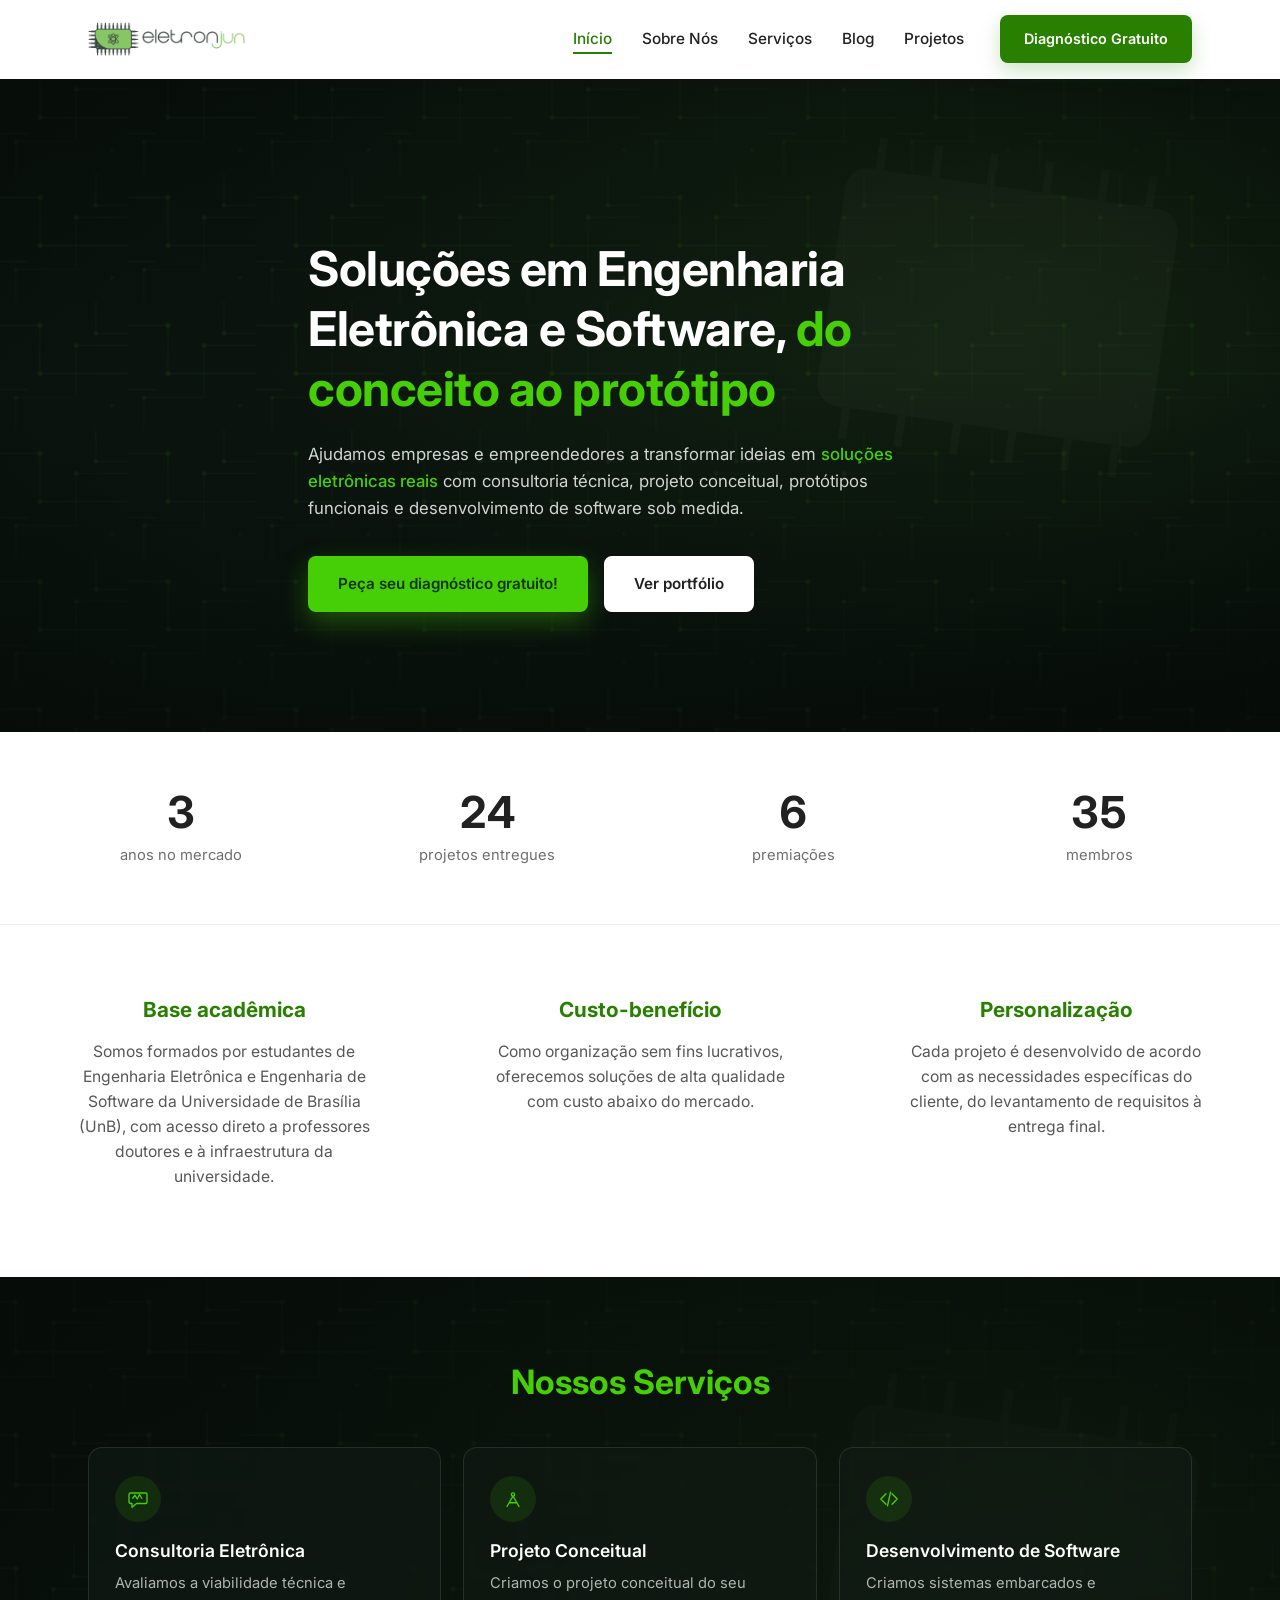
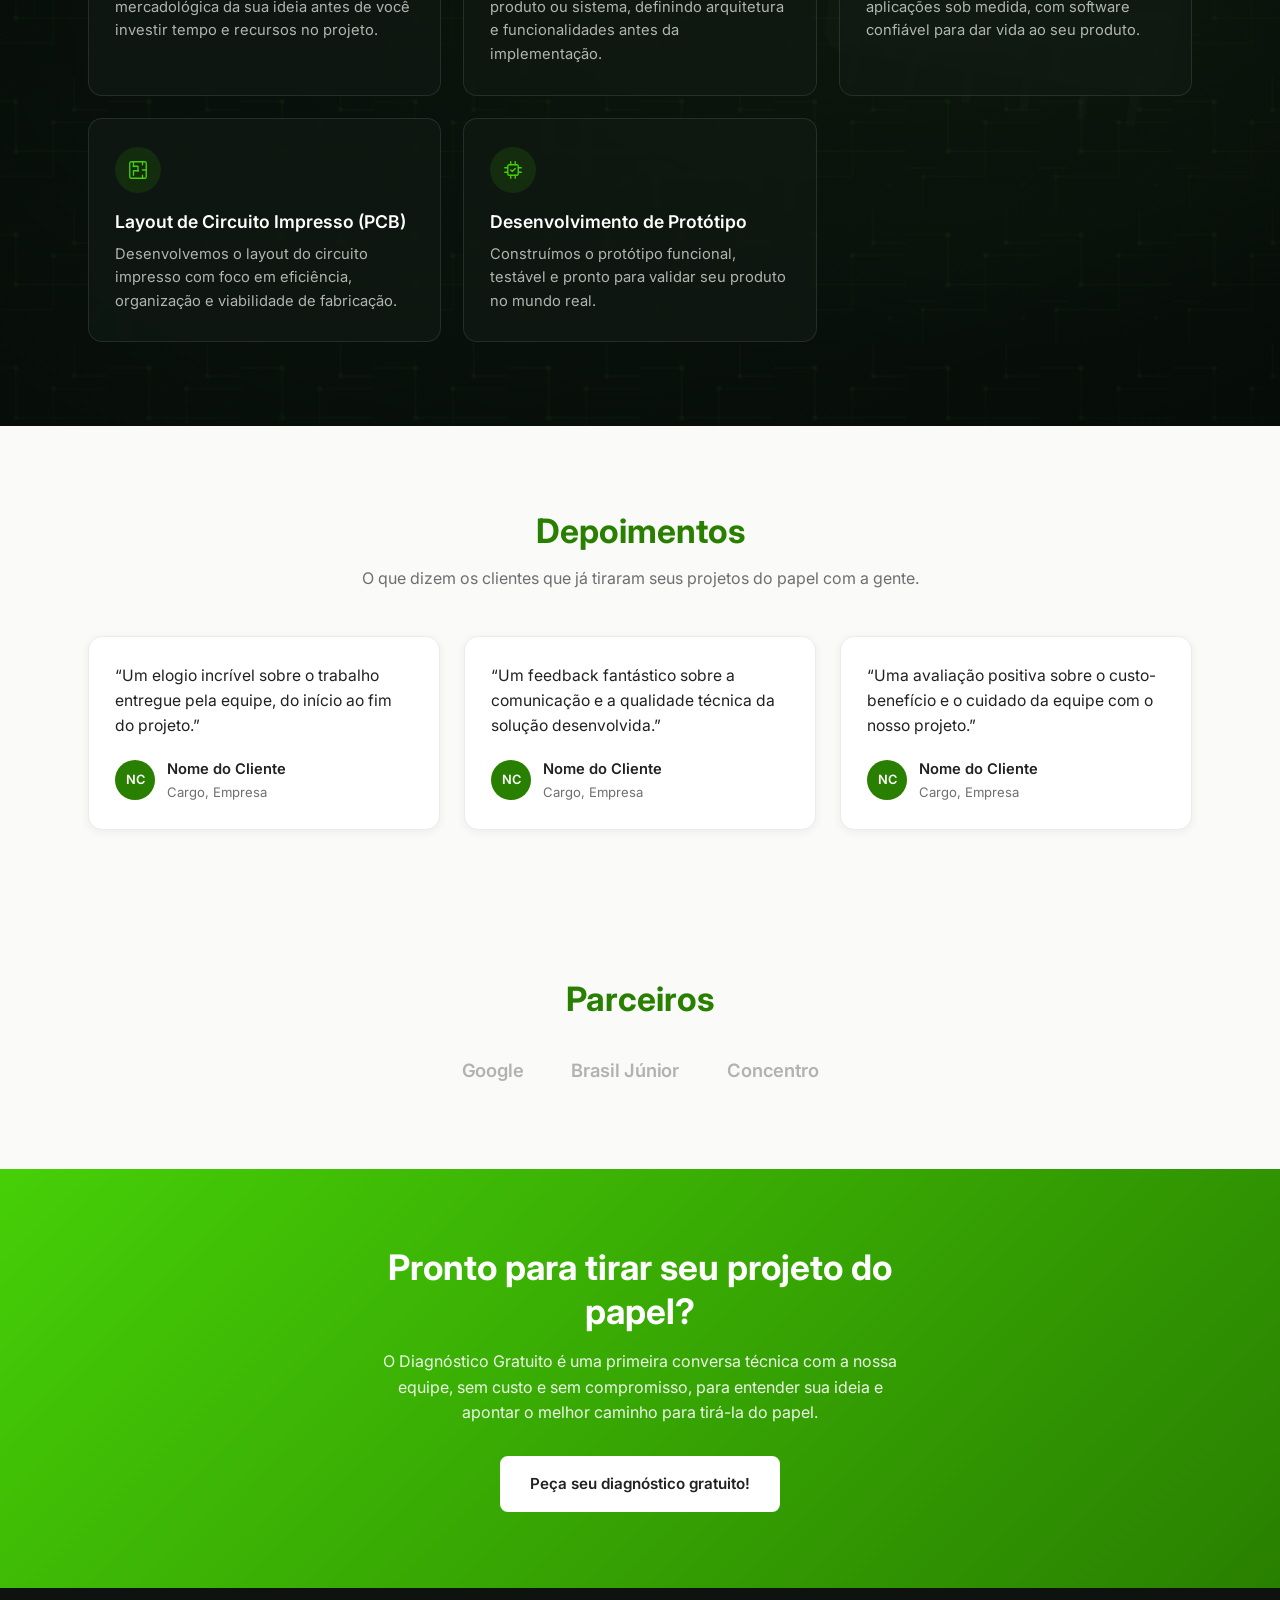
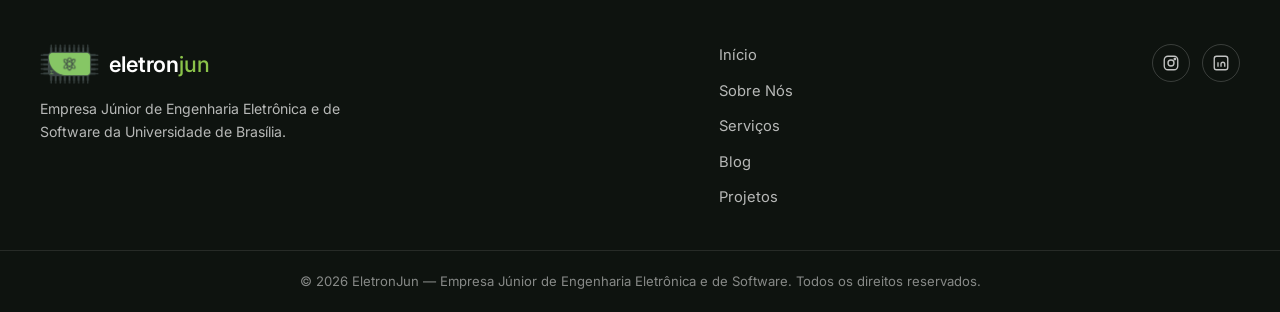
==== eletronjun-homepage/index.html @ 0e952b53 "adiciona pagina inicial do figma ainda precisa atualizar as fotos de fundo, porque nao as achei e ta" ====
<!DOCTYPE html>
<html lang="pt-BR">
<head>
<meta charset="UTF-8">
<meta name="viewport" content="width=device-width, initial-scale=1.0">
<title>EletronJun — Soluções em Engenharia Eletrônica e Software</title>
<meta name="description" content="Consultoria técnica, projeto conceitual, protótipos funcionais e desenvolvimento de software sob medida. Empresa júnior de Engenharia Eletrônica e Engenharia de Software da UnB.">
<link rel="icon" type="image/png" href="assets/favicon.png">

<link rel="preconnect" href="https://fonts.googleapis.com">
<link rel="preconnect" href="https://fonts.gstatic.com" crossorigin>
<link href="https://fonts.googleapis.com/css2?family=Inter:ital,wght@0,400;0,500;0,600;0,700;0,800;1,400&display=swap" rel="stylesheet">

<link rel="stylesheet" href="css/styles.css">
</head>
<body>

<a class="skip-link" href="#main">Pular para o conteúdo</a>

<header class="site-header" id="header">
  <div class="container header-inner">

    <a href="#top" class="logo" aria-label="EletronJun — página inicial">
      <img class="logo-img" src="assets/logo-full.png" alt="EletronJun" width="1400" height="304">
    </a>

    <button class="nav-toggle" id="navToggle" type="button" aria-expanded="false" aria-controls="primaryNav" aria-label="Abrir menu de navegação">
      <span></span><span></span><span></span>
    </button>

    <nav class="nav" id="primaryNav">
      <ul class="nav-list">
        <li><a href="#top" class="nav-link active">Início</a></li>
        <li><a href="#sobre" class="nav-link">Sobre Nós</a></li>
        <li><a href="#servicos" class="nav-link">Serviços</a></li>
        <li><a href="#" class="nav-link">Blog</a></li>
        <li><a href="#" class="nav-link">Projetos</a></li>
      </ul>
      <a href="#" class="btn btn-primary btn-sm nav-cta">Diagnóstico Gratuito</a>
    </nav>
  </div>
</header>

<main id="main">

  <section class="hero" id="top">
    <div class="container hero-inner">
      <h1 class="hero-title">
        Soluções em Engenharia Eletrônica e Software,
        <span class="text-accent">do conceito ao protótipo</span>
      </h1>
      <p class="hero-text">
        Ajudamos empresas e empreendedores a transformar ideias em
        <span class="hero-highlight">soluções eletrônicas reais</span>
        com consultoria técnica, projeto conceitual, protótipos funcionais e desenvolvimento de software sob medida.
      </p>
      <div class="hero-actions">
        <a href="#" class="btn btn-accent">Peça seu diagnóstico gratuito!</a>
        <a href="#" class="btn btn-white">Ver portfólio</a>
      </div>
    </div>
  </section>

  <section class="stats" id="stats" aria-label="Números da EletronJun">
    <div class="container stats-grid">
      <div class="stat">
        <span class="stat-number" data-target="3">0</span>
        <span class="stat-label">anos no mercado</span>
      </div>
      <div class="stat">
        <span class="stat-number" data-target="24">0</span>
        <span class="stat-label">projetos entregues</span>
      </div>
      <div class="stat">
        <span class="stat-number" data-target="6">0</span>
        <span class="stat-label">premiações</span>
      </div>
      <div class="stat">
        <span class="stat-number" data-target="35">0</span>
        <span class="stat-label">membros</span>
      </div>
    </div>
  </section>

  <section class="features" id="sobre">
    <div class="container features-grid">
      <article class="feature">
        <h3>Base acadêmica</h3>
        <p>Somos formados por estudantes de Engenharia Eletrônica e Engenharia de Software da Universidade de Brasília (UnB), com acesso direto a professores doutores e à infraestrutura da universidade.</p>
      </article>
      <article class="feature">
        <h3>Custo-benefício</h3>
        <p>Como organização sem fins lucrativos, oferecemos soluções de alta qualidade com custo abaixo do mercado.</p>
      </article>
      <article class="feature">
        <h3>Personalização</h3>
        <p>Cada projeto é desenvolvido de acordo com as necessidades específicas do cliente, do levantamento de requisitos à entrega final.</p>
      </article>
    </div>
  </section>

  <section class="services" id="servicos">
    <div class="container">
      <h2 class="section-title text-on-dark">Nossos Serviços</h2>
      <div class="services-grid">

        <article class="service-card">
          <span class="service-icon" aria-hidden="true">
            <svg viewBox="0 0 32 32" fill="none" stroke="currentColor" stroke-width="1.8" stroke-linecap="round" stroke-linejoin="round">
              <path d="M6 8h20a2 2 0 0 1 2 2v10a2 2 0 0 1-2 2H14l-6 5v-5H6a2 2 0 0 1-2-2V10a2 2 0 0 1 2-2Z"/>
              <path d="M9 15l3-4 3 5 3-6 3 5"/>
            </svg>
          </span>
          <h3>Consultoria Eletrônica</h3>
          <p>Avaliamos a viabilidade técnica e mercadológica da sua ideia antes de você investir tempo e recursos no projeto.</p>
        </article>

        <article class="service-card">
          <span class="service-icon" aria-hidden="true">
            <svg viewBox="0 0 32 32" fill="none" stroke="currentColor" stroke-width="1.8" stroke-linecap="round" stroke-linejoin="round">
              <circle cx="16" cy="10" r="2.2"/>
              <path d="M16 12 8 26M16 12l8 14M11 21h10"/>
            </svg>
          </span>
          <h3>Projeto Conceitual</h3>
          <p>Criamos o projeto conceitual do seu produto ou sistema, definindo arquitetura e funcionalidades antes da implementação.</p>
        </article>

        <article class="service-card">
          <span class="service-icon" aria-hidden="true">
            <svg viewBox="0 0 32 32" fill="none" stroke="currentColor" stroke-width="1.8" stroke-linecap="round" stroke-linejoin="round">
              <path d="M12 9 5 16l7 7M20 9l7 7-7 7M18 7l-4 18"/>
            </svg>
          </span>
          <h3>Desenvolvimento de Software</h3>
          <p>Criamos sistemas embarcados e aplicações sob medida, com software confiável para dar vida ao seu produto.</p>
        </article>

        <article class="service-card">
          <span class="service-icon" aria-hidden="true">
            <svg viewBox="0 0 32 32" fill="none" stroke="currentColor" stroke-width="1.8" stroke-linecap="round" stroke-linejoin="round">
              <rect x="5" y="5" width="22" height="22" rx="2"/>
              <path d="M10 5v6h6v6h-6v6M22 5v4M22 27v-4M22 16h5"/>
              <circle cx="10" cy="11" r="1.3" fill="currentColor" stroke="none"/>
              <circle cx="16" cy="17" r="1.3" fill="currentColor" stroke="none"/>
            </svg>
          </span>
          <h3>Layout de Circuito Impresso (PCB)</h3>
          <p>Desenvolvemos o layout do circuito impresso com foco em eficiência, organização e viabilidade de fabricação.</p>
        </article>

        <article class="service-card">
          <span class="service-icon" aria-hidden="true">
            <svg viewBox="0 0 32 32" fill="none" stroke="currentColor" stroke-width="1.8" stroke-linecap="round" stroke-linejoin="round">
              <rect x="9" y="9" width="14" height="14" rx="2"/>
              <path d="M13 9V5M19 9V5M13 27v-4M19 27v-4M9 13H5M9 19H5M27 13h-4M27 19h-4"/>
              <path d="M13 16l2 2 4-4"/>
            </svg>
          </span>
          <h3>Desenvolvimento de Protótipo</h3>
          <p>Construímos o protótipo funcional, testável e pronto para validar seu produto no mundo real.</p>
        </article>

      </div>
    </div>
  </section>

  <section class="testimonials" id="depoimentos">
    <div class="container">
      <h2 class="section-title">Depoimentos</h2>
      <p class="section-subtitle">O que dizem os clientes que já tiraram seus projetos do papel com a gente.</p>
      <div class="testimonials-grid">

        <figure class="testimonial-card">
          <blockquote>“Um elogio incrível sobre o trabalho entregue pela equipe, do início ao fim do projeto.”</blockquote>
          <figcaption>
            <span class="avatar" aria-hidden="true">NC</span>
            <span>
              <span class="testimonial-name">Nome do Cliente</span>
              <span class="testimonial-role">Cargo, Empresa</span>
            </span>
          </figcaption>
        </figure>

        <figure class="testimonial-card">
          <blockquote>“Um feedback fantástico sobre a comunicação e a qualidade técnica da solução desenvolvida.”</blockquote>
          <figcaption>
            <span class="avatar" aria-hidden="true">NC</span>
            <span>
              <span class="testimonial-name">Nome do Cliente</span>
              <span class="testimonial-role">Cargo, Empresa</span>
            </span>
          </figcaption>
        </figure>

        <figure class="testimonial-card">
          <blockquote>“Uma avaliação positiva sobre o custo-benefício e o cuidado da equipe com o nosso projeto.”</blockquote>
          <figcaption>
            <span class="avatar" aria-hidden="true">NC</span>
            <span>
              <span class="testimonial-name">Nome do Cliente</span>
              <span class="testimonial-role">Cargo, Empresa</span>
            </span>
          </figcaption>
        </figure>

      </div>
    </div>
  </section>

  <section class="partners" id="parceiros">
    <div class="container">
      <h2 class="section-title">Parceiros</h2>
      <div class="partners-row">
        <!-- Wordmarks only — swap for official partner logo files when available -->
        <span class="partner-logo">Google</span>
        <span class="partner-logo">Brasil Júnior</span>
        <span class="partner-logo">Concentro</span>
      </div>
    </div>
  </section>

  <section class="cta">
    <div class="container cta-inner">
      <h2>Pronto para tirar seu projeto do papel?</h2>
      <p>O Diagnóstico Gratuito é uma primeira conversa técnica com a nossa equipe, sem custo e sem compromisso, para entender sua ideia e apontar o melhor caminho para tirá-la do papel.</p>
      <a href="#" class="btn btn-white">Peça seu diagnóstico gratuito!</a>
    </div>
  </section>

</main>

<footer class="site-footer">
  <div class="container footer-inner">
    <div class="footer-brand">
      <a href="#top" class="logo" aria-label="EletronJun — início">
        <img class="logo-img footer-logo-icon" src="assets/logo-icon.png" alt="" width="480" height="323">
        <span class="logo-text footer-logo-text">eletron<span class="logo-accent">jun</span></span>
      </a>
      <p>Empresa Júnior de Engenharia Eletrônica e de Software da Universidade de Brasília.</p>
    </div>

    <nav class="footer-nav" aria-label="Links do rodapé">
      <a href="#top">Início</a>
      <a href="#sobre">Sobre Nós</a>
      <a href="#servicos">Serviços</a>
      <a href="#">Blog</a>
      <a href="#">Projetos</a>
    </nav>

    <div class="footer-social">
      <a href="#" aria-label="Instagram" class="social-icon">
        <svg viewBox="0 0 24 24" fill="none" stroke="currentColor" stroke-width="1.8"><rect x="3" y="3" width="18" height="18" rx="5"/><circle cx="12" cy="12" r="4"/><circle cx="17.2" cy="6.8" r="1"/></svg>
      </a>
      <a href="#" aria-label="LinkedIn" class="social-icon">
        <svg viewBox="0 0 24 24" fill="none" stroke="currentColor" stroke-width="1.8"><rect x="3" y="3" width="18" height="18" rx="3"/><line x1="8" y1="11" x2="8" y2="17"/><line x1="8" y1="7.5" x2="8" y2="7.51"/><path d="M12 17v-3.5a2.5 2.5 0 0 1 5 0V17"/></svg>
      </a>
    </div>
  </div>
  <div class="footer-bottom">
    <div class="container">
      <p>© 2026 EletronJun — Empresa Júnior de Engenharia Eletrônica e de Software. Todos os direitos reservados.</p>
    </div>
  </div>
</footer>

<script src="js/script.js"></script>
</body>
</html>
---- eletronjun-homepage/css/styles.css ----
/* ==========================================================================
   EletronJun — Homepage
   Design tokens
   ========================================================================== */
:root {
  --green: #298000;
  --green-dark: #1f6300;
  --green-bright: #46cf07;
  --green-light: #8bc34a;

  --ink: #212121;
  --body-text: #575757;
  --body-text-soft: #6f6f6f;
  --white: #ffffff;
  --off-white: #fafaf9;
  --border: #ececec;

  --font: "Inter", system-ui, -apple-system, "Segoe UI", Roboto, sans-serif;

  --container-w: 1200px;
  --header-h: 78px;

  --radius-sm: 8px;
  --radius-md: 14px;

  --shadow-sm: 0 2px 10px rgba(20, 30, 20, 0.06);
  --shadow-md: 0 14px 34px rgba(20, 30, 20, 0.14);
  --shadow-btn: 0 8px 20px rgba(41, 128, 0, 0.22);

  --ease: cubic-bezier(0.4, 0, 0.2, 1);
}

/* ==========================================================================
   Reset
   ========================================================================== */
*,
*::before,
*::after {
  box-sizing: border-box;
  margin: 0;
  padding: 0;
}

html {
  scroll-behavior: smooth;
}

body {
  font-family: var(--font);
  color: var(--body-text);
  background: var(--white);
  line-height: 1.6;
  -webkit-font-smoothing: antialiased;
  text-rendering: optimizeLegibility;
}

img,
svg {
  display: block;
  max-width: 100%;
}

a {
  color: inherit;
  text-decoration: none;
}

ul {
  list-style: none;
}

h1,
h2,
h3,
h4 {
  color: var(--ink);
  font-weight: 700;
  line-height: 1.25;
}

button {
  font-family: inherit;
  cursor: pointer;
}

.skip-link {
  position: absolute;
  left: -999px;
  top: auto;
  background: var(--green);
  color: var(--white);
  padding: 12px 20px;
  border-radius: 0 0 var(--radius-sm) 0;
  z-index: 1000;
}

.skip-link:focus {
  left: 0;
  top: 0;
}

:focus-visible {
  outline: 2.5px solid var(--green-bright);
  outline-offset: 3px;
}

.container {
  width: 100%;
  max-width: var(--container-w);
  margin-inline: auto;
  padding-inline: clamp(20px, 4vw, 48px);
}

/* ==========================================================================
   Buttons
   ========================================================================== */
.btn {
  display: inline-flex;
  align-items: center;
  justify-content: center;
  gap: 8px;
  padding: 14px 28px;
  border-radius: var(--radius-sm);
  font-weight: 600;
  font-size: 0.95rem;
  white-space: nowrap;
  border: 2px solid transparent;
  transition: transform 0.2s var(--ease), box-shadow 0.2s var(--ease),
    background-color 0.2s var(--ease), border-color 0.2s var(--ease),
    color 0.2s var(--ease);
}

.btn:hover {
  transform: translateY(-2px);
}

.btn:active {
  transform: translateY(0);
}

.btn-primary {
  background: var(--green);
  color: var(--white);
  box-shadow: var(--shadow-btn);
}

.btn-primary:hover {
  background: var(--green-dark);
}

.btn-sm {
  padding: 10px 22px;
  font-size: 0.9rem;
}

.btn-accent {
  background: var(--green-bright);
  color: #16330a;
  box-shadow: 0 10px 26px rgba(70, 207, 7, 0.35);
}

.btn-accent:hover {
  background: #3ab804;
}

.btn-white {
  background: var(--white);
  color: var(--ink);
  border-color: var(--white);
}

.btn-white:hover {
  background: transparent;
  color: var(--white);
  border-color: rgba(255, 255, 255, 0.7);
}

.text-accent {
  color: var(--green-bright);
}

/* ==========================================================================
   Header
   ========================================================================== */
.site-header {
  position: sticky;
  top: 0;
  z-index: 500;
  background: var(--white);
  border-bottom: 1px solid transparent;
  transition: box-shadow 0.25s var(--ease), border-color 0.25s var(--ease);
}

.site-header.is-scrolled {
  box-shadow: var(--shadow-sm);
  border-bottom-color: var(--border);
}

.header-inner {
  display: flex;
  align-items: center;
  justify-content: space-between;
  gap: 24px;
  height: var(--header-h);
}

.logo {
  display: inline-flex;
  align-items: center;
  gap: 10px;
  flex-shrink: 0;
}

.logo-img {
  height: 34px;
  width: auto;
}

.footer-logo-icon {
  height: 40px;
}

.logo-text {
  font-size: 1.35rem;
  font-weight: 600;
  color: var(--ink);
  letter-spacing: -0.01em;
}

.logo-accent {
  color: var(--green-light);
  font-weight: 500;
}

.nav {
  display: flex;
  align-items: center;
  gap: 36px;
}

.nav-list {
  display: flex;
  align-items: center;
  gap: 30px;
}

.nav-link {
  position: relative;
  font-size: 0.96rem;
  font-weight: 500;
  color: var(--ink);
  padding: 6px 0;
  transition: color 0.2s var(--ease);
}

.nav-link::after {
  content: "";
  position: absolute;
  left: 0;
  right: 100%;
  bottom: 0;
  height: 2px;
  background: var(--green);
  transition: right 0.25s var(--ease);
}

.nav-link:hover {
  color: var(--green);
}

.nav-link:hover::after,
.nav-link.active::after {
  right: 0;
}

.nav-link.active {
  color: var(--green);
}

.nav-toggle {
  display: none;
  flex-direction: column;
  justify-content: center;
  gap: 5px;
  width: 40px;
  height: 40px;
  background: none;
  border: none;
  padding: 8px;
  border-radius: var(--radius-sm);
}

.nav-toggle span {
  display: block;
  width: 100%;
  height: 2px;
  background: var(--ink);
  border-radius: 2px;
  transition: transform 0.25s var(--ease), opacity 0.25s var(--ease);
}

.nav-toggle:hover {
  background: var(--off-white);
}

/* ==========================================================================
   Hero
   ========================================================================== */
.hero {
  position: relative;
  overflow: hidden;
  background: #0c1712 url("../assets/hero-bg.svg") center / cover no-repeat;
  padding: clamp(90px, 14vw, 160px) 0 clamp(70px, 10vw, 120px);
}

.hero::before {
  content: "";
  position: absolute;
  inset: 0;
  background: linear-gradient(
    180deg,
    rgba(6, 12, 8, 0.72) 0%,
    rgba(8, 15, 10, 0.6) 45%,
    rgba(6, 12, 8, 0.8) 100%
  );
  pointer-events: none;
}

.hero-inner {
  position: relative;
  z-index: 1;
  max-width: 760px;
}

.hero-title {
  color: var(--white);
  font-size: clamp(1.9rem, 1.15rem + 3vw, 3rem);
  font-weight: 700;
  letter-spacing: -0.01em;
  margin-bottom: 22px;
}

.hero-text {
  color: rgba(255, 255, 255, 0.82);
  font-size: clamp(0.95rem, 0.85rem + 0.4vw, 1.05rem);
  max-width: 640px;
  margin-bottom: 34px;
}

.hero-highlight {
  color: var(--green-bright);
  font-weight: 500;
}

.hero-actions {
  display: flex;
  flex-wrap: wrap;
  gap: 16px;
}

/* ==========================================================================
   Stats
   ========================================================================== */
.stats {
  border-bottom: 1px solid var(--border);
}

.stats-grid {
  display: grid;
  grid-template-columns: repeat(4, 1fr);
  gap: 24px;
  padding: 56px 0;
}

.stat {
  text-align: center;
}

.stat-number {
  display: block;
  font-size: clamp(2rem, 1.5rem + 1.6vw, 2.75rem);
  font-weight: 700;
  color: var(--ink);
  line-height: 1.1;
  font-variant-numeric: tabular-nums;
}

.stat-label {
  display: block;
  margin-top: 8px;
  font-size: 0.92rem;
  color: var(--body-text-soft);
}

/* ==========================================================================
   Features
   ========================================================================== */
.features-grid {
  display: grid;
  grid-template-columns: repeat(3, 1fr);
  gap: 48px;
  padding: 72px 0 88px;
}

.feature {
  text-align: center;
}

.feature h3 {
  color: var(--green);
  font-size: 1.3rem;
  font-weight: 700;
  margin-bottom: 16px;
}

.feature p {
  color: var(--body-text);
  font-size: 0.98rem;
  max-width: 320px;
  margin-inline: auto;
}

/* ==========================================================================
   Section title helpers
   ========================================================================== */
.section-title {
  text-align: center;
  color: var(--green);
  font-size: clamp(1.6rem, 1.3rem + 1vw, 2.1rem);
  font-weight: 700;
}

.section-title.text-on-dark {
  color: var(--green-bright);
}

.section-subtitle {
  text-align: center;
  color: var(--body-text-soft);
  max-width: 560px;
  margin: 14px auto 0;
}

/* ==========================================================================
   Services
   ========================================================================== */
.services {
  position: relative;
  overflow: hidden;
  background: #0c1712 url("../assets/hero-bg.svg") center / cover no-repeat;
  padding: 84px 0;
}

.services::before {
  content: "";
  position: absolute;
  inset: 0;
  background: linear-gradient(
    180deg,
    rgba(6, 12, 8, 0.82) 0%,
    rgba(6, 12, 8, 0.7) 100%
  );
  pointer-events: none;
}

.services .container {
  position: relative;
  z-index: 1;
}

.services-grid {
  display: grid;
  grid-template-columns: repeat(3, 1fr);
  gap: 22px;
  margin-top: 44px;
}

.service-card {
  background: rgba(18, 28, 20, 0.6);
  border: 1px solid rgba(255, 255, 255, 0.1);
  border-radius: var(--radius-md);
  padding: 28px 26px;
  backdrop-filter: blur(2px);
  transition: transform 0.25s var(--ease), border-color 0.25s var(--ease);
}

.service-card:hover {
  transform: translateY(-4px);
  border-color: rgba(70, 207, 7, 0.4);
}

.service-icon {
  display: inline-flex;
  align-items: center;
  justify-content: center;
  width: 46px;
  height: 46px;
  border-radius: 50%;
  background: rgba(70, 207, 7, 0.12);
  color: var(--green-bright);
  margin-bottom: 18px;
}

.service-icon svg {
  width: 24px;
  height: 24px;
}

.service-card h3 {
  color: var(--white);
  font-size: 1.1rem;
  font-weight: 600;
  margin-bottom: 10px;
}

.service-card p {
  color: rgba(255, 255, 255, 0.68);
  font-size: 0.92rem;
}

/* ==========================================================================
   Testimonials
   ========================================================================== */
.testimonials {
  padding: 84px 0;
  background: var(--off-white);
}

.testimonials-grid {
  display: grid;
  grid-template-columns: repeat(3, 1fr);
  gap: 24px;
  margin-top: 44px;
}

.testimonial-card {
  background: var(--white);
  border: 1px solid var(--border);
  border-radius: var(--radius-md);
  padding: 26px;
  box-shadow: var(--shadow-sm);
}

.testimonial-card blockquote {
  color: var(--ink);
  font-size: 0.98rem;
  line-height: 1.6;
  margin-bottom: 20px;
}

.testimonial-card figcaption {
  display: flex;
  align-items: center;
  gap: 12px;
}

.testimonial-card figcaption > span:last-child {
  display: flex;
  flex-direction: column;
}

.avatar {
  display: inline-flex;
  align-items: center;
  justify-content: center;
  width: 40px;
  height: 40px;
  border-radius: 50%;
  background: var(--green);
  color: var(--white);
  font-size: 0.8rem;
  font-weight: 600;
  flex-shrink: 0;
}

.testimonial-name {
  font-size: 0.92rem;
  font-weight: 600;
  color: var(--ink);
}

.testimonial-role {
  font-size: 0.82rem;
  color: var(--body-text-soft);
}

/* ==========================================================================
   Partners
   ========================================================================== */
.partners {
  padding: 64px 0 84px;
  background: var(--off-white);
}

.partners-row {
  display: flex;
  flex-wrap: wrap;
  justify-content: center;
  align-items: center;
  gap: 48px;
  margin-top: 36px;
}

.partner-logo {
  font-size: 1.15rem;
  font-weight: 600;
  color: #9a9a9a;
  letter-spacing: -0.01em;
  filter: grayscale(1);
  opacity: 0.75;
  transition: opacity 0.2s var(--ease), color 0.2s var(--ease);
}

.partner-logo:hover {
  opacity: 1;
  color: var(--body-text);
}

/* ==========================================================================
   CTA banner
   ========================================================================== */
.cta {
  background: linear-gradient(135deg, var(--green-bright), var(--green));
  padding: 76px 0;
}

.cta-inner {
  max-width: 640px;
  text-align: center;
  margin-inline: auto;
}

.cta h2 {
  color: var(--white);
  font-size: clamp(1.6rem, 1.3rem + 1.2vw, 2.2rem);
  margin-bottom: 16px;
}

.cta p {
  color: rgba(255, 255, 255, 0.9);
  margin-bottom: 30px;
}

/* ==========================================================================
   Footer
   ========================================================================== */
.site-footer {
  background: #0e130f;
  color: rgba(255, 255, 255, 0.7);
}

.footer-inner {
  display: flex;
  flex-wrap: wrap;
  justify-content: space-between;
  gap: 40px;
  padding: 56px 0 40px;
}

.footer-brand {
  max-width: 320px;
}

.footer-brand .logo {
  margin-bottom: 14px;
}

.footer-logo-text {
  color: var(--white);
}

.footer-brand p {
  font-size: 0.88rem;
  line-height: 1.6;
}

.footer-nav {
  display: flex;
  flex-direction: column;
  gap: 12px;
  font-size: 0.92rem;
}

.footer-nav a:hover {
  color: var(--green-bright);
}

.footer-social {
  display: flex;
  gap: 12px;
  align-self: flex-start;
}

.social-icon {
  display: inline-flex;
  align-items: center;
  justify-content: center;
  width: 38px;
  height: 38px;
  border-radius: 50%;
  border: 1px solid rgba(255, 255, 255, 0.18);
  color: rgba(255, 255, 255, 0.75);
  transition: border-color 0.2s var(--ease), color 0.2s var(--ease);
}

.social-icon svg {
  width: 18px;
  height: 18px;
}

.social-icon:hover {
  border-color: var(--green-bright);
  color: var(--green-bright);
}

.footer-bottom {
  border-top: 1px solid rgba(255, 255, 255, 0.1);
  padding: 20px 0;
}

.footer-bottom p {
  font-size: 0.82rem;
  text-align: center;
  color: rgba(255, 255, 255, 0.5);
}

/* ==========================================================================
   Responsive
   ========================================================================== */
@media (max-width: 992px) {
  .nav {
    position: fixed;
    inset: var(--header-h) 0 0 auto;
    width: min(340px, 82vw);
    height: calc(100vh - var(--header-h));
    background: var(--white);
    flex-direction: column;
    align-items: flex-start;
    gap: 8px;
    padding: 28px 28px 40px;
    box-shadow: -18px 0 40px rgba(0, 0, 0, 0.12);
    transform: translateX(100%);
    transition: transform 0.3s var(--ease);
    overflow-y: auto;
  }

  .nav.is-open {
    transform: translateX(0);
  }

  .nav-list {
    flex-direction: column;
    align-items: flex-start;
    gap: 4px;
    width: 100%;
  }

  .nav-link {
    display: block;
    width: 100%;
    padding: 12px 0;
    font-size: 1.05rem;
  }

  .nav-cta {
    margin-top: 12px;
    width: 100%;
  }

  .nav-toggle {
    display: flex;
  }

  .nav-toggle[aria-expanded="true"] span:nth-child(1) {
    transform: translateY(7px) rotate(45deg);
  }

  .nav-toggle[aria-expanded="true"] span:nth-child(2) {
    opacity: 0;
  }

  .nav-toggle[aria-expanded="true"] span:nth-child(3) {
    transform: translateY(-7px) rotate(-45deg);
  }

  .features-grid {
    gap: 40px 32px;
  }

  .services-grid,
  .testimonials-grid {
    grid-template-columns: repeat(2, 1fr);
  }
}

@media (max-width: 768px) {
  .stats-grid {
    grid-template-columns: repeat(2, 1fr);
    row-gap: 36px;
    padding: 44px 0;
  }

  .features-grid {
    grid-template-columns: 1fr;
    padding: 56px 0 64px;
    max-width: 480px;
  }

  .services-grid,
  .testimonials-grid {
    grid-template-columns: 1fr;
    max-width: 480px;
    margin-inline: auto;
  }

  .partners-row {
    gap: 32px;
  }

  .footer-inner {
    flex-direction: column;
    gap: 32px;
  }

  .footer-social {
    align-self: flex-start;
  }
}

@media (max-width: 480px) {
  .hero-actions {
    flex-direction: column;
    align-items: stretch;
  }

  .btn {
    text-align: center;
  }

  .stats-grid {
    grid-template-columns: 1fr;
    gap: 28px;
  }

  .partners-row {
    gap: 24px 36px;
  }
}

/* ==========================================================================
   Reduced motion
   ========================================================================== */
@media (prefers-reduced-motion: reduce) {
  html {
    scroll-behavior: auto;
  }

  .btn,
  .nav,
  .nav-link::after,
  .nav-toggle span {
    transition: none !important;
  }
}
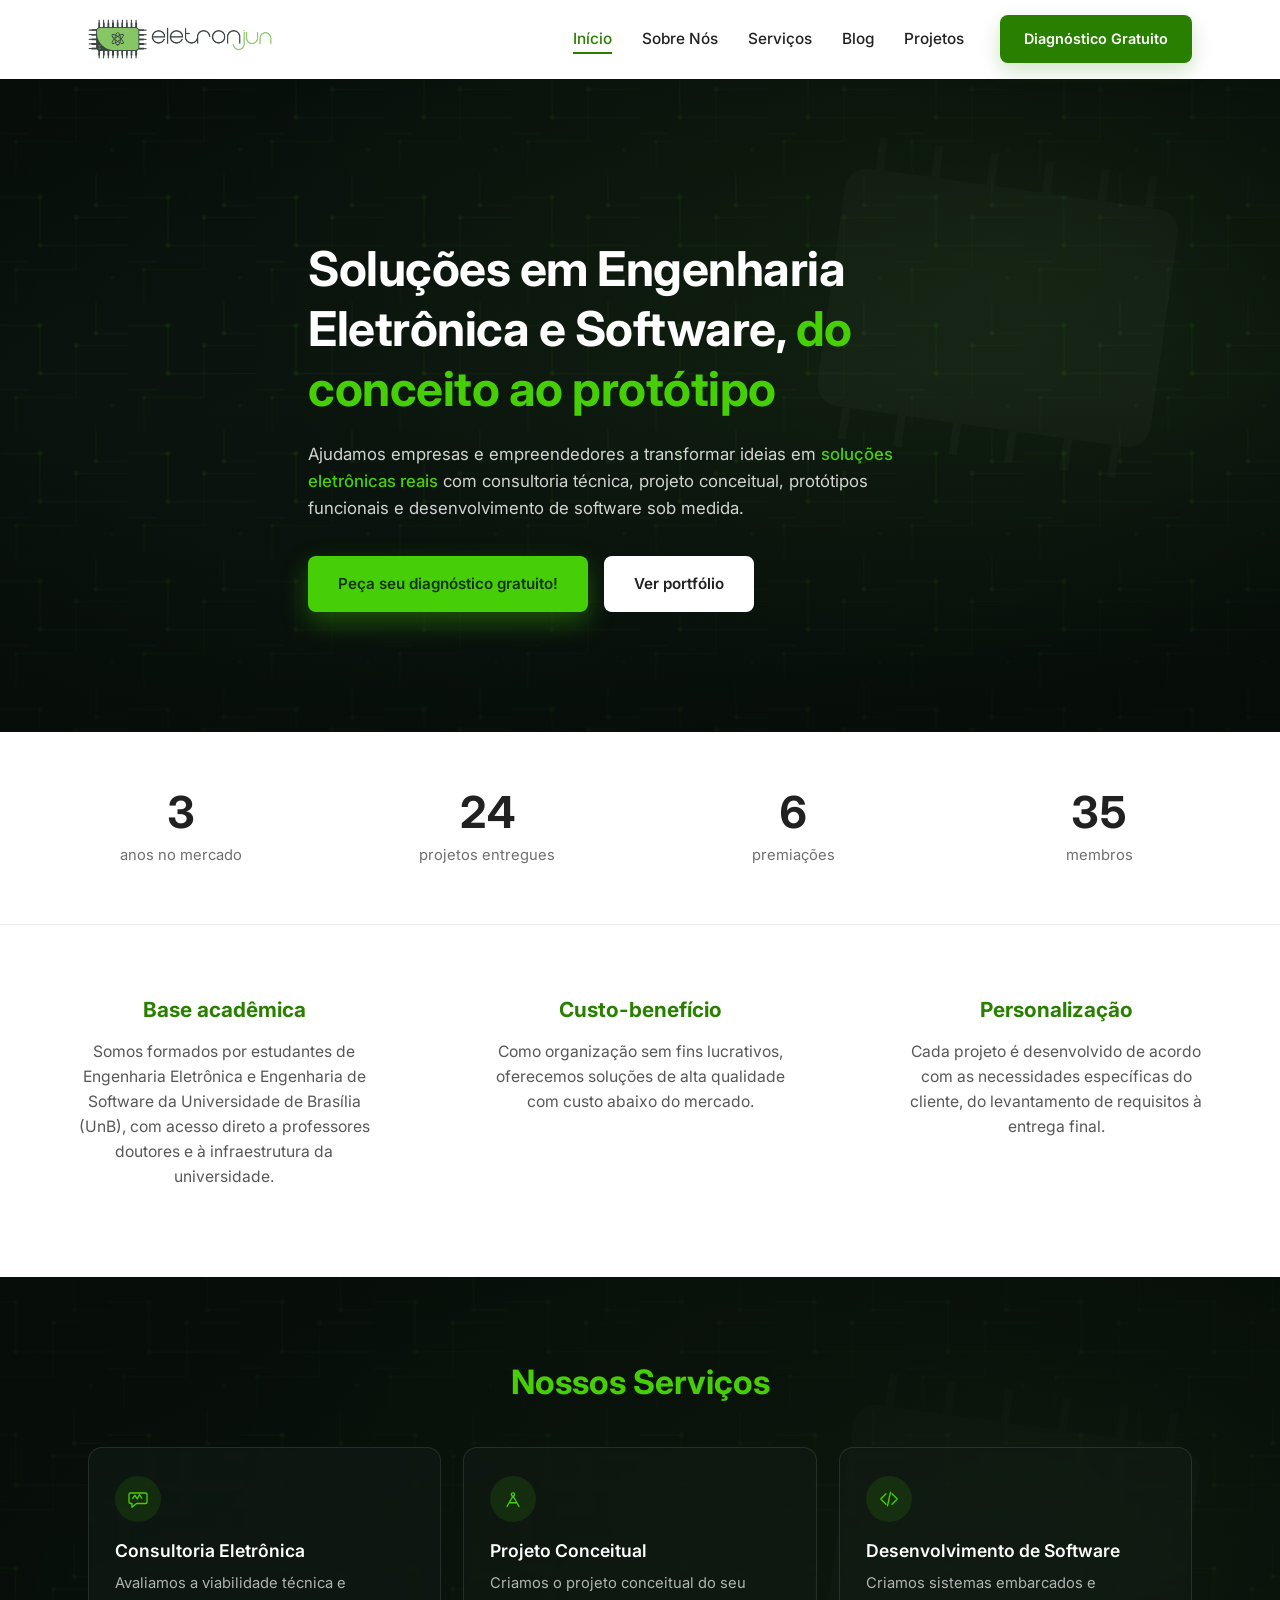
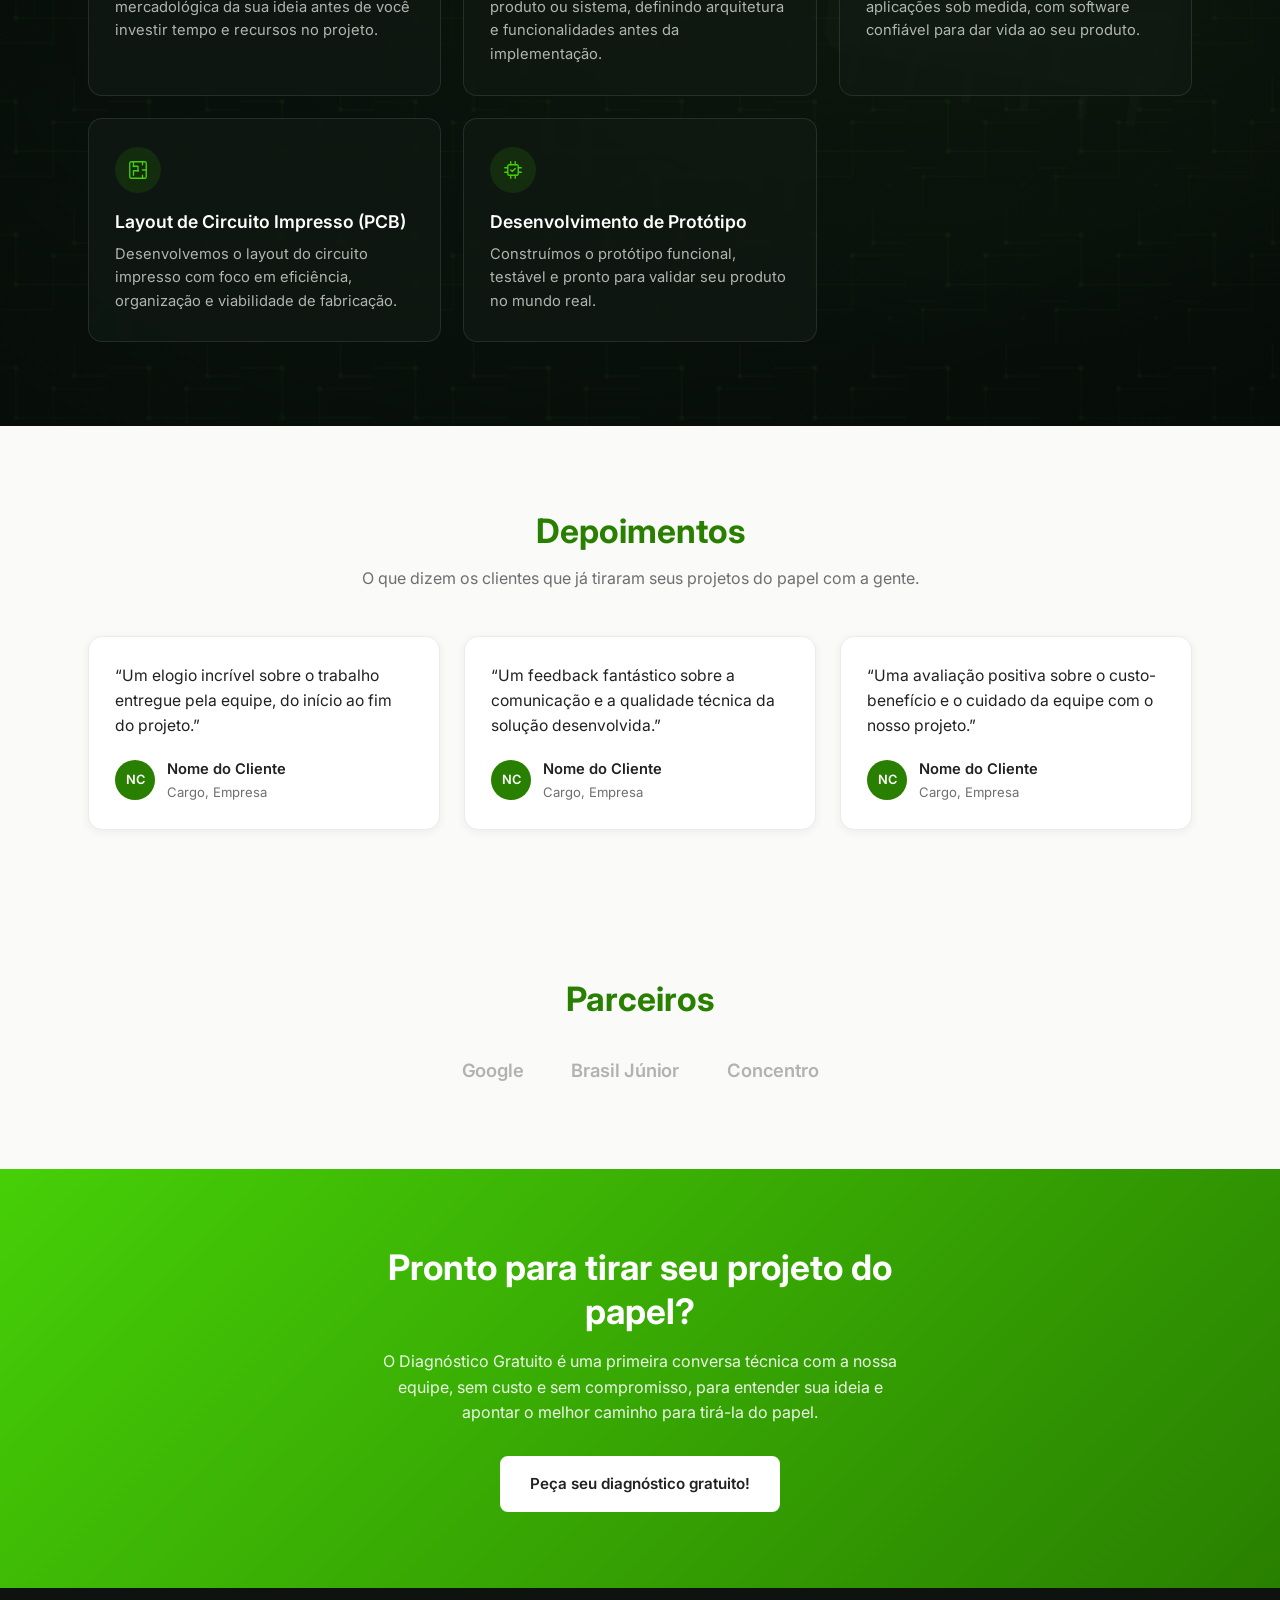
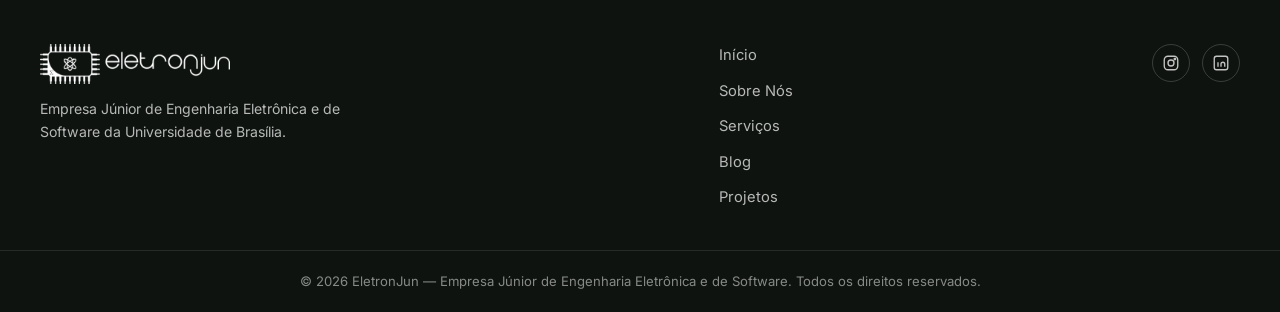
==== commit 89beb8e5: "corrige logo do rodapé com o arquivo unificado do Figma O commit "conserta logo de baixo da pagina" " ====
--- a/eletronjun-homepage/index.html
+++ b/eletronjun-homepage/index.html
@@ -234,8 +234,7 @@
   <div class="container footer-inner">
     <div class="footer-brand">
       <a href="#top" class="logo" aria-label="EletronJun — início">
-        <img class="logo-img footer-logo-icon" src="assets/logo-icon.png" alt="" width="480" height="323">
-        <span class="logo-text footer-logo-text">eletron<span class="logo-accent">jun</span></span>
+        <img class="logo-img footer-logo" src="assets/logo-footer.svg" alt="EletronJun" width="338" height="71">
       </a>
       <p>Empresa Júnior de Engenharia Eletrônica e de Software da Universidade de Brasília.</p>
     </div>
--- a/eletronjun-homepage/css/styles.css
+++ b/eletronjun-homepage/css/styles.css
@@ -212,11 +212,11 @@
 }
 
 .logo-img {
-  height: 34px;
+  height: 40px;
   width: auto;
 }
 
-.footer-logo-icon {
+.footer-logo {
   height: 40px;
 }
 
@@ -663,10 +663,6 @@
 
 .footer-brand .logo {
   margin-bottom: 14px;
-}
-
-.footer-logo-text {
-  color: var(--white);
 }
 
 .footer-brand p {
